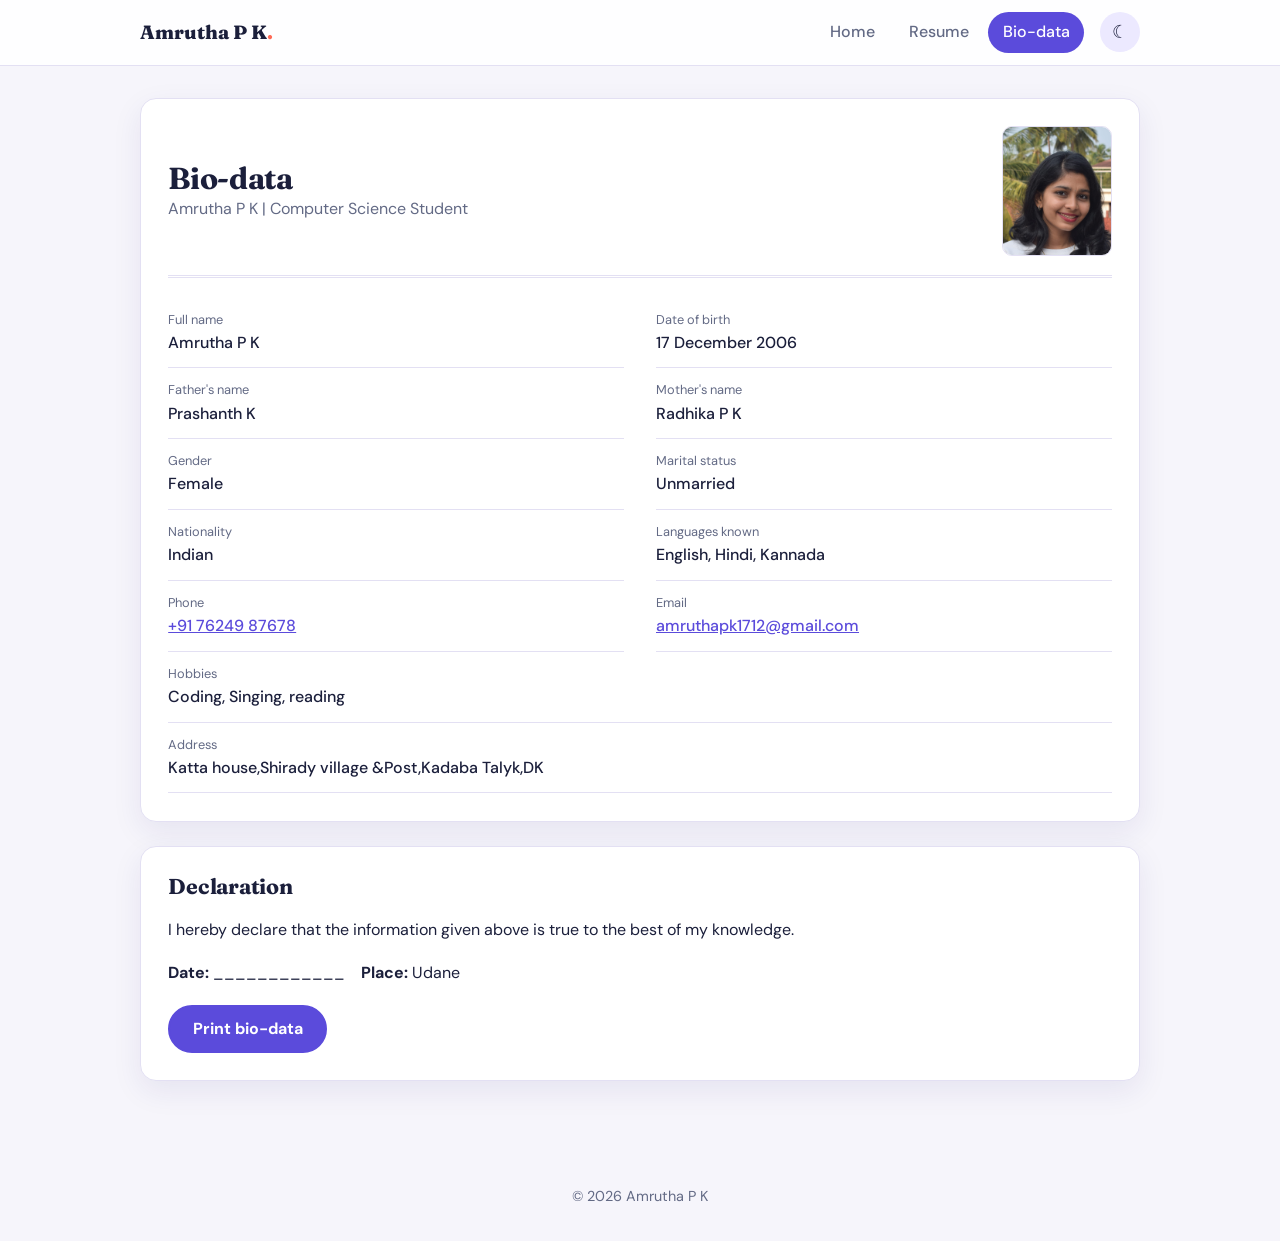
==== biodata.html @ 89e17bb9 "Add resume website" ====
<!DOCTYPE html>
<html lang="en">
<head>
<meta charset="UTF-8">
<meta name="viewport" content="width=device-width, initial-scale=1">
<title>Bio-data | Amrutha P K</title>
<meta name="description" content="Resume and bio-data of Amrutha P K">
<link rel="preconnect" href="https://fonts.googleapis.com">
<link rel="preconnect" href="https://fonts.gstatic.com" crossorigin>
<link href="https://fonts.googleapis.com/css2?family=DM+Sans:wght@400;500;700&family=Fraunces:opsz,wght@9..144,600;9..144,800&display=swap" rel="stylesheet">
<link rel="stylesheet" href="style.css">
</head>
<body>
<header>
  <nav aria-label="Main">
    <input type="checkbox" id="nav-toggle" aria-label="Toggle menu">
    <a class="brand" href="index.html">Amrutha P K<span>.</span></a>
    <ul id="menu">
      <li><a class="link" href="index.html">Home</a></li>
      <li><a class="link" href="resume.html">Resume</a></li>
      <li><a class="link active" aria-current="page" href="biodata.html">Bio-data</a></li>
    </ul>
    <button class="icon-btn" id="theme-btn" aria-label="Toggle dark mode">&#9790;</button>
    <label class="icon-btn" id="menu-btn" for="nav-toggle">&#9776;</label>
  </nav>
</header>
<main>
<section class="card">
  <div class="sheet-head">
    <div><h1>Bio-data</h1><p>Amrutha P K | Computer Science Student</p></div>
    <img class="photo" src="passport-photo.jpg" alt="Passport photo of Amrutha P K">
  </div>
  <dl class="facts">
    <div class="fact"><dt>Full name</dt><dd>Amrutha P K</dd></div>
    <div class="fact"><dt>Date of birth</dt><dd>17 December 2006</dd></div>
    <div class="fact"><dt>Father's name</dt><dd>Prashanth K</dd></div>
    <div class="fact"><dt>Mother's name</dt><dd>Radhika P K</dd></div>
    <div class="fact"><dt>Gender</dt><dd>Female</dd></div>
    <div class="fact"><dt>Marital status</dt><dd>Unmarried</dd></div>
    <div class="fact"><dt>Nationality</dt><dd>Indian</dd></div>
    <div class="fact"><dt>Languages known</dt><dd>English, Hindi, Kannada</dd></div>
    <div class="fact"><dt>Phone</dt><dd><a href="tel:+7624987678">+91 76249 87678</a></dd></div>
    <div class="fact"><dt>Email</dt><dd><a href="mailto:amruthapk1712@gmail.com">amruthapk1712@gmail.com</a></dd></div>
    <div class="fact wide"><dt>Hobbies</dt><dd>Coding, Singing, reading</dd></div>
    <div class="fact wide"><dt>Address</dt><dd>Katta house,Shirady village &Post,Kadaba Talyk,DK</dd></div>
  </dl>
</section>
<section class="card">
  <h2>Declaration</h2>
  <p>I hereby declare that the information given above is true to the best of my knowledge.</p>
  <p style="margin-top:1rem"><strong>Date:</strong> ____________ &nbsp;&nbsp; <strong>Place:</strong> Udane</p>
  <button class="btn plain" data-print>Print bio-data</button>
</section>
</main>
<footer>&copy; <span id="year">2026</span> Amrutha P K</footer>
<script src="script.js"></script>
</body>
</html>
---- style.css ----
:root{--bg:#f6f5fb;--surface:#fff;--ink:#1b1f3b;--muted:#636a85;--primary:#5b4bdb;--on-primary:#fff;--accent:#ff6b57;--soft:#ece9ff;--line:#e3e0f3;--shadow:0 10px 30px rgba(40,30,120,.08);--radius:16px}
@media (prefers-color-scheme:dark){:root:not([data-theme="light"]){--bg:#0f1226;--surface:#181c38;--ink:#eceefb;--muted:#a3a9c9;--primary:#8f82ff;--on-primary:#0f1226;--accent:#ff8a78;--soft:#232850;--line:#2b3160;--shadow:0 10px 30px rgba(0,0,0,.35)}}
:root[data-theme="dark"]{--bg:#0f1226;--surface:#181c38;--ink:#eceefb;--muted:#a3a9c9;--primary:#8f82ff;--on-primary:#0f1226;--accent:#ff8a78;--soft:#232850;--line:#2b3160;--shadow:0 10px 30px rgba(0,0,0,.35)}
*{box-sizing:border-box;margin:0;padding:0}
html{scroll-behavior:smooth}
body{font-family:"DM Sans",system-ui,-apple-system,"Segoe UI",sans-serif;background:var(--bg);color:var(--ink);line-height:1.65;transition:background .3s,color .3s}
h1,h2,h3{font-family:"Fraunces",Georgia,serif;line-height:1.2;letter-spacing:-.01em}
a{color:var(--primary)}
:focus-visible{outline:3px solid var(--accent);outline-offset:3px}

/* Header */
header{position:sticky;top:0;z-index:20;background:color-mix(in srgb,var(--surface) 88%,transparent);backdrop-filter:blur(10px);border-bottom:1px solid var(--line)}
nav{max-width:1040px;margin:auto;display:flex;align-items:center;gap:1rem;padding:.75rem 1.25rem}
.brand{font:800 1.2rem "Fraunces",Georgia,serif;text-decoration:none;color:var(--ink);margin-right:auto}
.brand span{color:var(--accent)}
nav ul{list-style:none;display:flex;gap:.3rem}
nav a.link{display:block;text-decoration:none;color:var(--muted);padding:.45rem .9rem;border-radius:99px;font-weight:500;transition:.2s}
nav a.link:hover{color:var(--ink);background:var(--soft)}
nav a.link.active{background:var(--primary);color:var(--on-primary)}
.icon-btn{background:var(--soft);border:0;color:var(--ink);width:40px;height:40px;border-radius:50%;cursor:pointer;font-size:1.1rem}
#nav-toggle{position:absolute;opacity:0;pointer-events:none}
#menu-btn{display:none;cursor:pointer;align-items:center;justify-content:center}
#nav-toggle:focus-visible ~ #menu-btn{outline:3px solid var(--accent);outline-offset:3px}
input:user-invalid,textarea:user-invalid{border-color:#d6455d}

main{max-width:1040px;margin:0 auto;padding:2rem 1.25rem 3rem}
.card{background:var(--surface);border:1px solid var(--line);border-radius:var(--radius);padding:1.7rem;box-shadow:var(--shadow);margin-bottom:1.5rem}
.card h2{font-size:1.35rem;margin-bottom:1.1rem}

/* Hero (home) */
.hero{position:relative;overflow:hidden;border-radius:28px;padding:3.5rem 2.5rem;color:#fff;background:linear-gradient(135deg,#25246e 0%,#5b4bdb 60%,#8b5cf6 100%);display:grid;grid-template-columns:1fr 240px;gap:2rem;align-items:center;margin-bottom:1.8rem;animation:rise .8s ease both}
.hero::before{content:"";position:absolute;width:420px;height:420px;right:-120px;top:-160px;border-radius:50%;background:radial-gradient(circle,rgba(255,107,87,.55),transparent 65%)}
.hero>*{position:relative}
.hero .hi{opacity:.85;font-weight:500}
.hero h1{font-size:clamp(2.4rem,6vw,3.8rem);font-weight:800;margin:.2rem 0}
.hero .role{font-size:1.25rem;min-height:1.9rem;color:#ffd9d3;font-weight:500}
.hero p.lead{max-width:46ch;margin-top:.9rem;opacity:.92}
.portrait{width:220px;height:220px;border-radius:50%;justify-self:center;display:grid;place-items:center;font:800 4.5rem "Fraunces",serif;background:rgba(255,255,255,.12);border:3px solid rgba(255,255,255,.55);box-shadow:0 0 0 14px rgba(255,255,255,.08)}
.btn{display:inline-block;background:var(--accent);color:#fff;padding:.7rem 1.4rem;border-radius:99px;text-decoration:none;font-weight:700;margin:1.2rem .6rem 0 0;border:2px solid var(--accent);cursor:pointer;font-size:1rem;font-family:inherit;transition:transform .2s}
.btn:hover{transform:translateY(-2px)}
.btn.ghost{background:transparent;border-color:rgba(255,255,255,.7)}
.btn.plain{background:var(--primary);border-color:var(--primary);color:var(--on-primary)}
@keyframes grow{from{width:0}}
@keyframes rise{from{opacity:0;transform:translateY(18px)}to{opacity:1;transform:none}}

.grid3{display:grid;grid-template-columns:repeat(3,1fr);gap:1.2rem}
.grid3 .card{margin:0;border-top:4px solid var(--primary)}
.grid3 .card:nth-child(2){border-top-color:var(--accent)}
.grid3 .card:nth-child(3){border-top-color:#2bb39b}
.grid3 h3{margin-bottom:.4rem}
.grid3 p{color:var(--muted)}

/* Page title */
.page-title{margin-bottom:1.5rem}
.page-title h1{font-size:2.2rem}
.page-title p{color:var(--muted)}

/* Resume layout */
.resume{display:grid;grid-template-columns:300px 1fr;gap:1.5rem;align-items:start}
.side{position:sticky;top:84px}
.side .card{margin-bottom:1.2rem}
.side .avatar{width:96px;height:96px;border-radius:50%;object-fit:cover;display:block;margin-bottom:.8rem}
.side h1{font-size:1.5rem}
.side .sub{color:var(--muted);margin-bottom:1rem}
.contact-list{list-style:none;font-size:.95rem}
.contact-list li{padding:.4rem 0;border-top:1px solid var(--line);word-break:break-word}
.contact-list b{display:block;font-size:.8rem;color:var(--muted);font-weight:500}
.bar{margin-bottom:.9rem}
.bar label{display:flex;justify-content:space-between;font-size:.92rem;margin-bottom:.3rem}
.track{height:8px;background:var(--soft);border-radius:99px;overflow:hidden}
.fill{height:100%;width:var(--level);animation:grow 1.2s cubic-bezier(.2,.8,.2,1) both;border-radius:99px;background:linear-gradient(90deg,var(--primary),var(--accent));transition:width 1.1s cubic-bezier(.2,.8,.2,1)}
.tags{display:flex;flex-wrap:wrap;gap:.45rem}
.tags span{background:var(--soft);color:var(--primary);padding:.25rem .75rem;border-radius:99px;font-size:.88rem;font-weight:500}

.timeline{position:relative;padding-left:1.7rem;border-left:2px solid var(--line)}
.tl-item{position:relative;margin-bottom:1.5rem}
.tl-item:last-child{margin-bottom:0}
.tl-item::before{content:"";position:absolute;left:calc(-1.7rem - 7px);top:.4rem;width:12px;height:12px;border-radius:50%;background:var(--primary);box-shadow:0 0 0 4px var(--soft)}
.tl-item h3{font-size:1.08rem}
.tl-item .org{color:var(--muted)}
.tl-item .when{display:inline-block;margin:.25rem 0;font-size:.82rem;font-weight:700;color:var(--accent)}

/* Bio-data sheet */
.sheet-head{display:flex;justify-content:space-between;align-items:center;gap:1.5rem;border-bottom:3px double var(--line);padding-bottom:1.2rem;margin-bottom:1.2rem}
.sheet-head h1{font-size:1.9rem}
.sheet-head p{color:var(--muted)}
.photo{width:110px;height:130px;border:1px solid var(--line);border-radius:10px;object-fit:cover;flex-shrink:0}
.facts{display:grid;grid-template-columns:1fr 1fr;gap:0 2rem}
.fact{padding:.7rem 0;border-bottom:1px solid var(--line)}
.fact dt{font-size:.8rem;color:var(--muted)}
.fact dd{font-weight:500}
.fact.wide{grid-column:1/-1}

/* Form */
form label{display:block;margin:1rem 0 .3rem;font-weight:700}
input,textarea{width:100%;padding:.75rem .9rem;border:1.5px solid var(--line);border-radius:12px;background:var(--bg);color:var(--ink);font:inherit}
input:focus,textarea:focus{border-color:var(--primary);outline:none}
.error{color:#d6455d;font-size:.85rem;min-height:1.2em}
#form-status{margin-top:1rem;font-weight:700;color:var(--primary)}

footer{text-align:center;color:var(--muted);padding:2rem 1rem;font-size:.9rem}

@media (max-width:800px){
  #menu-btn{display:flex}
  nav ul{display:none;position:absolute;top:100%;left:0;right:0;flex-direction:column;background:var(--surface);padding:.8rem 1.25rem;border-bottom:1px solid var(--line)}
  #nav-toggle:checked ~ ul{display:flex}
  .hero{grid-template-columns:1fr;text-align:center;padding:2.5rem 1.4rem}
  .hero p.lead{margin-inline:auto}
  .portrait{order:-1;width:150px;height:150px;font-size:3rem}
  .grid3,.resume,.facts{grid-template-columns:1fr}
  .side{position:static}
  .sheet-head{flex-direction:column-reverse;align-items:flex-start}
}
@media (prefers-reduced-motion:reduce){*{animation:none!important;transition:none!important}}
@media print{header,footer,.btn,.icon-btn{display:none}body{background:#fff;color:#000}.card{box-shadow:none}.side{position:static}.resume{grid-template-columns:1fr}.fill{animation:none}}
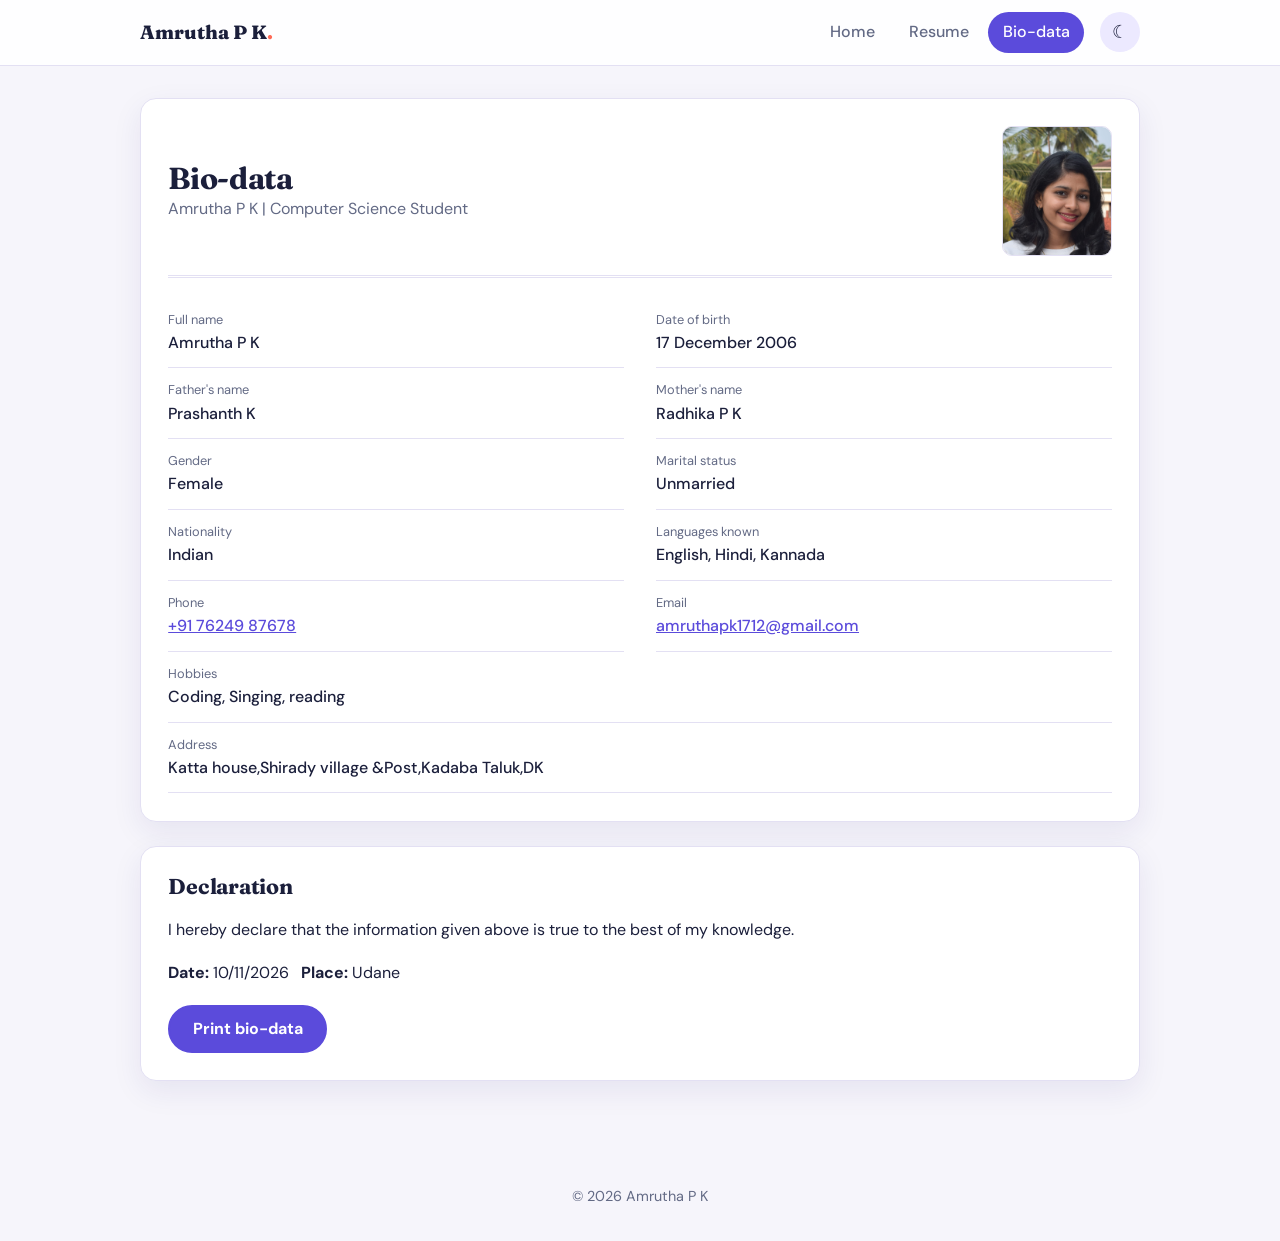
==== commit f78f4eba: "Few changes made in website" ====
--- a/biodata.html
+++ b/biodata.html
@@ -42,13 +42,13 @@
     <div class="fact"><dt>Phone</dt><dd><a href="tel:+7624987678">+91 76249 87678</a></dd></div>
     <div class="fact"><dt>Email</dt><dd><a href="mailto:amruthapk1712@gmail.com">amruthapk1712@gmail.com</a></dd></div>
     <div class="fact wide"><dt>Hobbies</dt><dd>Coding, Singing, reading</dd></div>
-    <div class="fact wide"><dt>Address</dt><dd>Katta house,Shirady village &Post,Kadaba Talyk,DK</dd></div>
+    <div class="fact wide"><dt>Address</dt><dd>Katta house,Shirady village &Post,Kadaba Taluk,DK</dd></div>
   </dl>
 </section>
 <section class="card">
   <h2>Declaration</h2>
   <p>I hereby declare that the information given above is true to the best of my knowledge.</p>
-  <p style="margin-top:1rem"><strong>Date:</strong> ____________ &nbsp;&nbsp; <strong>Place:</strong> Udane</p>
+  <p style="margin-top:1rem"><strong>Date:</strong> 10/11/2026 &nbsp;&nbsp;<strong>Place:</strong> Udane</p>
   <button class="btn plain" data-print>Print bio-data</button>
 </section>
 </main>
